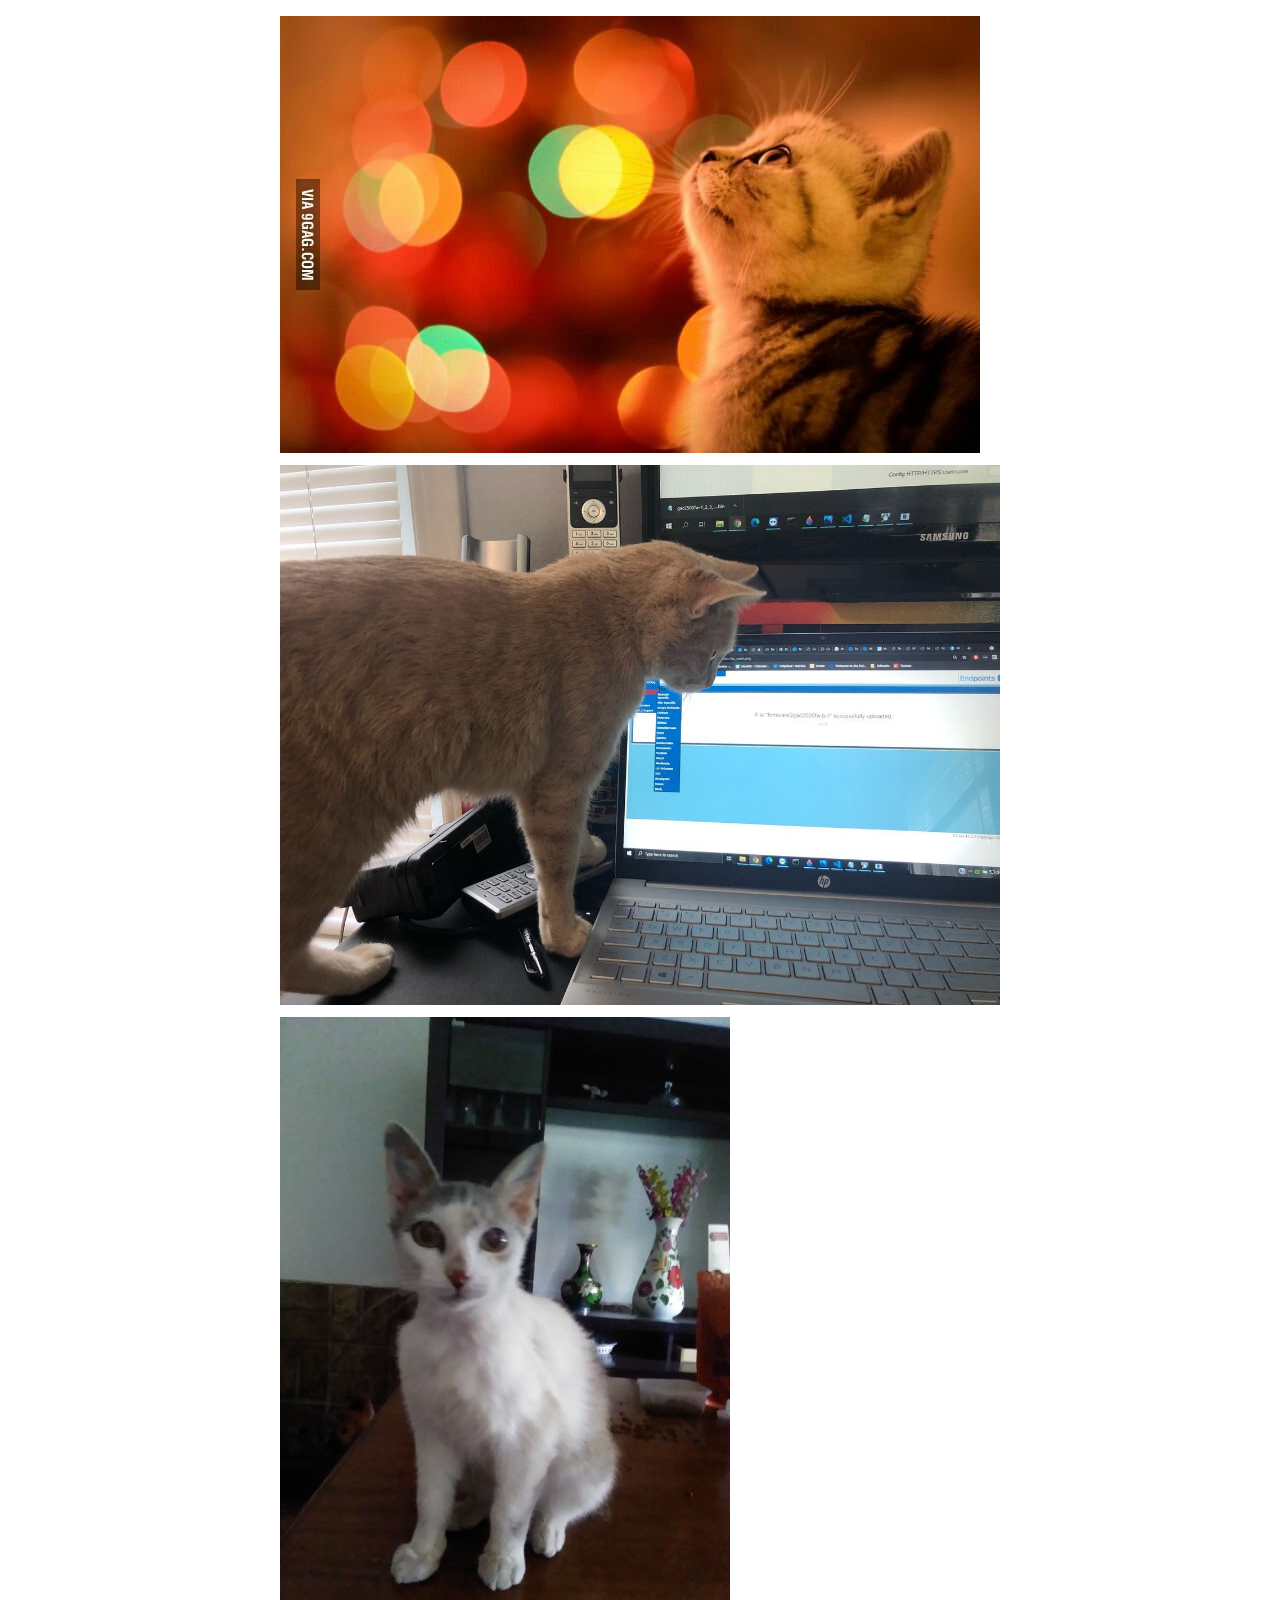
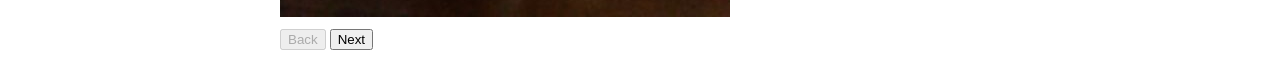
==== index.html @ cd0aff3a "0.0.6" ====
<!doctype html>
<html lang="ru">
<head>
  <meta charset="utf-8">
  <meta name="viewport" content="width=device-width, initial-scale=1">
  <title>FrontendSample</title>
  <link rel="stylesheet" href="./src/main/css/style.css">
  <meta name="version" content="0.0.6">
</head>
<body>
  <main class="page">
    <div id="image-list" class="image-list" aria-live="polite"></div>
    <button id="prev-page" type="button">Back</button>
    <button id="next-page" type="button">Next</button>
  </main>

  <script src="./src/main/js/app.js" defer></script>
</body>
</html>
---- src/main/css/style.css ----
body {
  margin: 0;
}

.page {
  max-width: 720px;
  margin: 0 auto;
  padding: 16px;
}

.image-list img {
  display: block;
  max-width: 100%;
  margin-bottom: 12px;
}
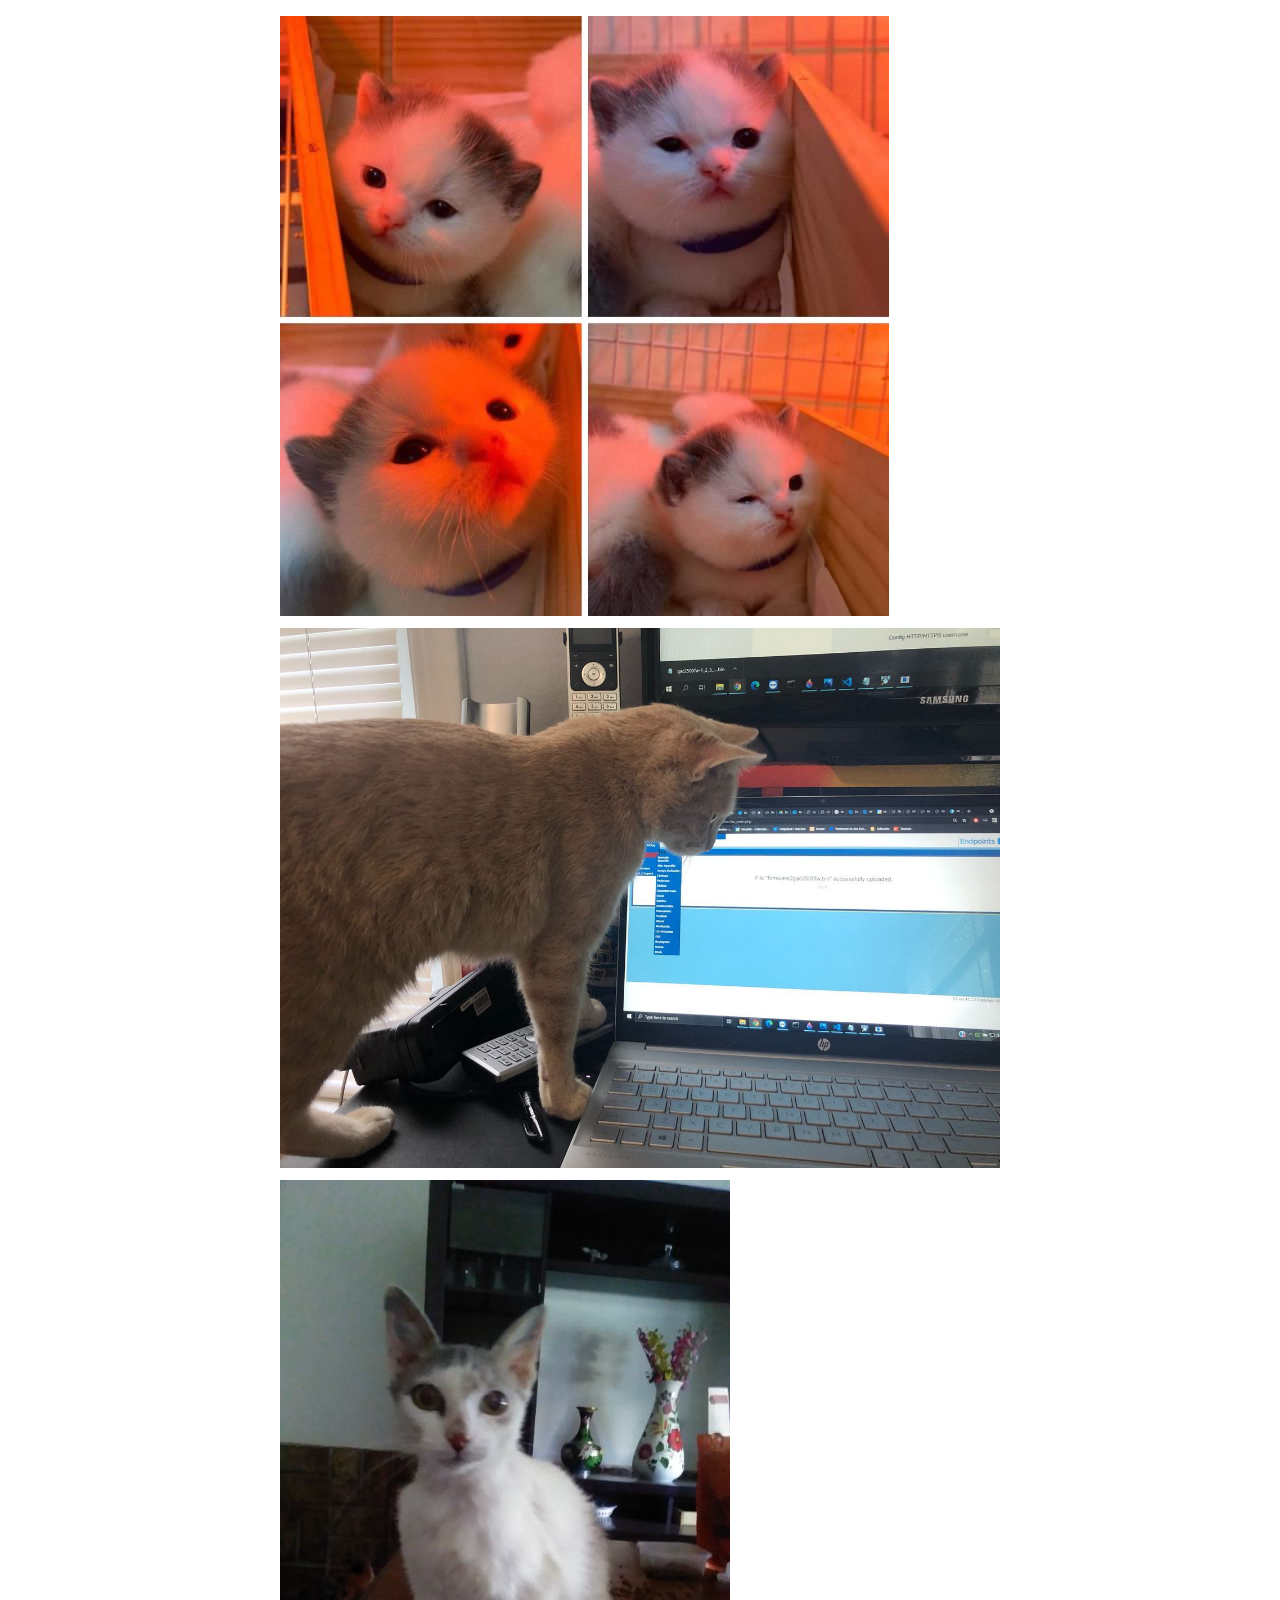
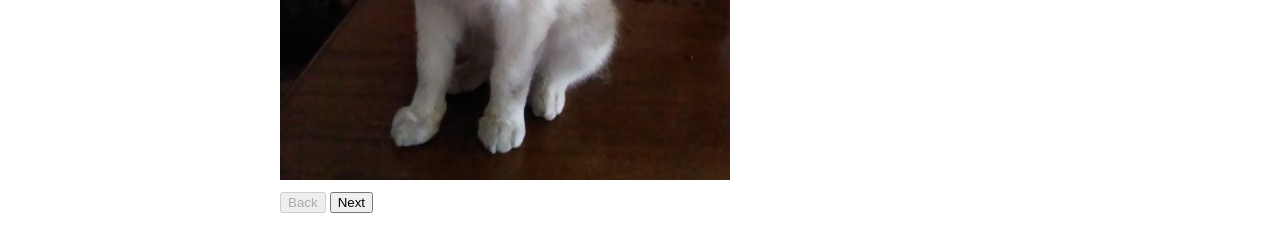
==== commit 4ac0361e: "0.0.7" ====
--- a/index.html
+++ b/index.html
@@ -5,7 +5,7 @@
   <meta name="viewport" content="width=device-width, initial-scale=1">
   <title>FrontendSample</title>
   <link rel="stylesheet" href="./src/main/css/style.css">
-  <meta name="version" content="0.0.6">
+  <meta name="version" content="0.0.7">
 </head>
 <body>
   <main class="page">
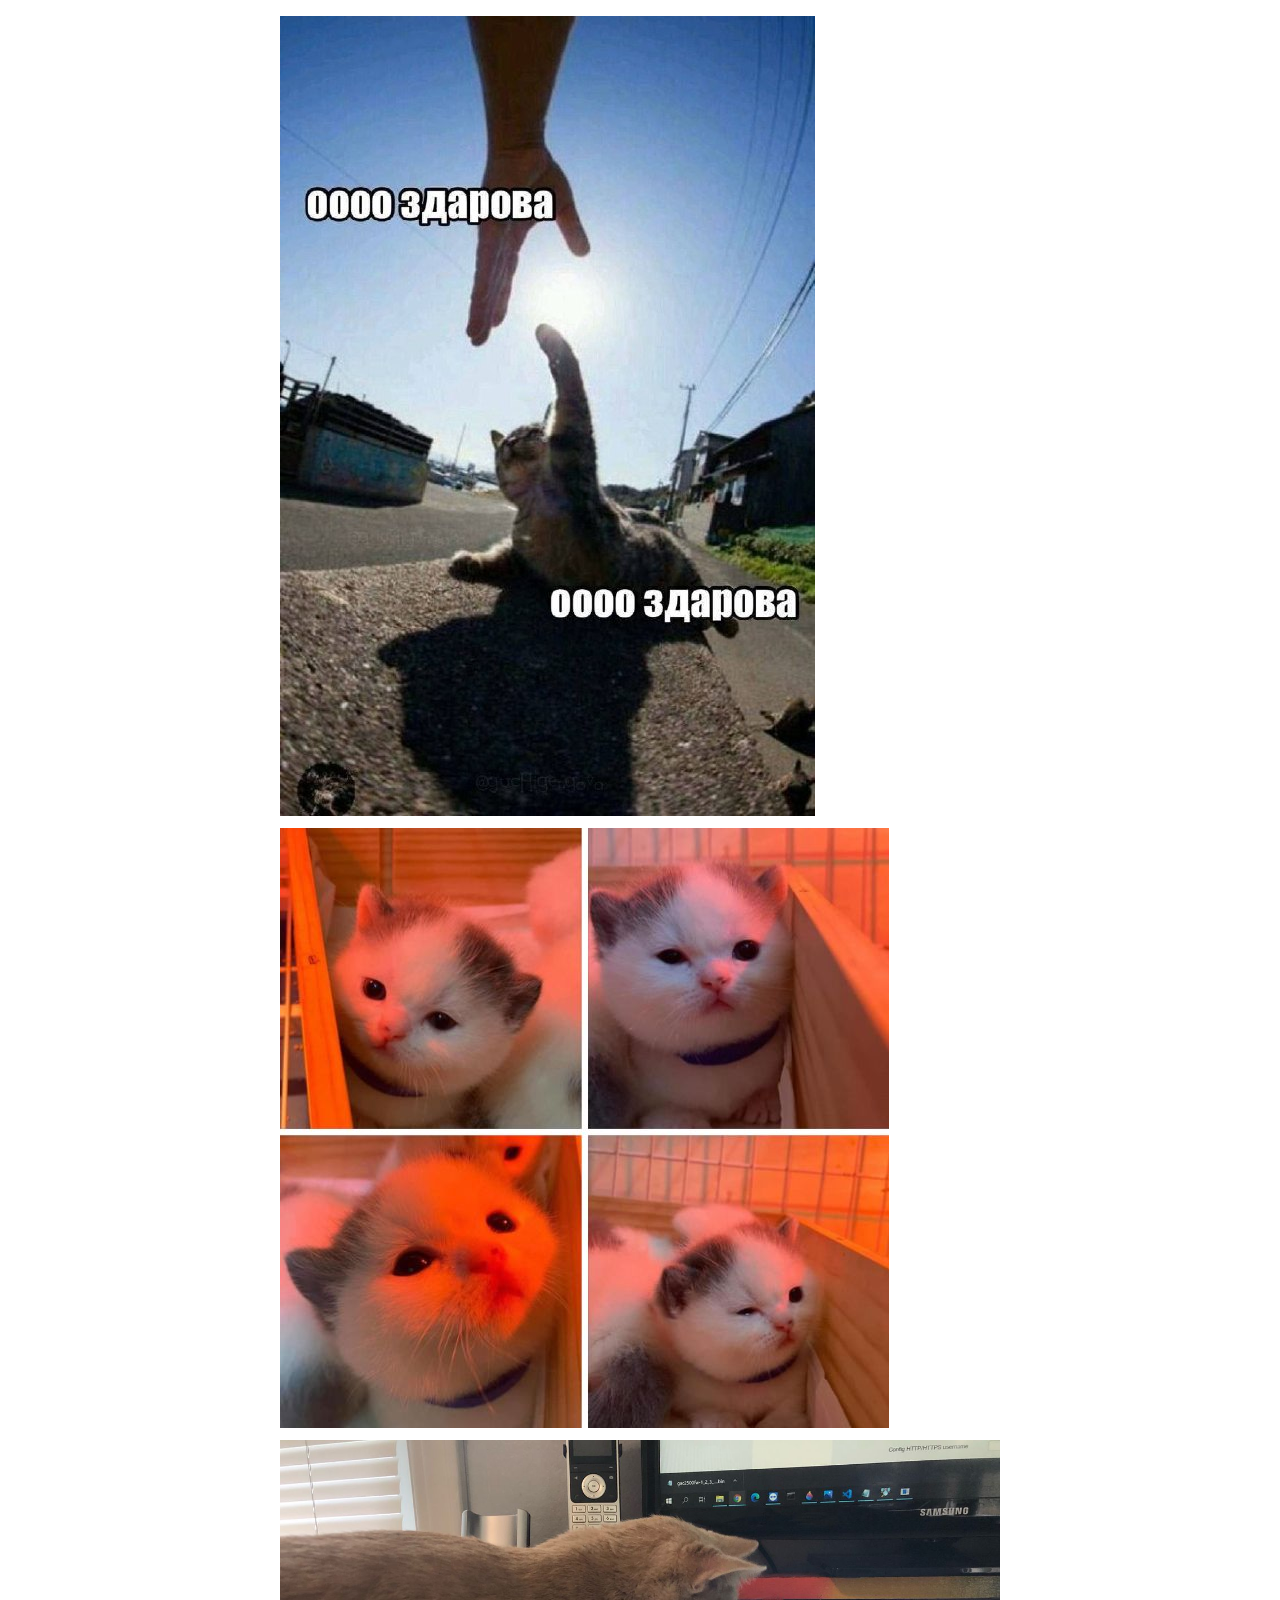
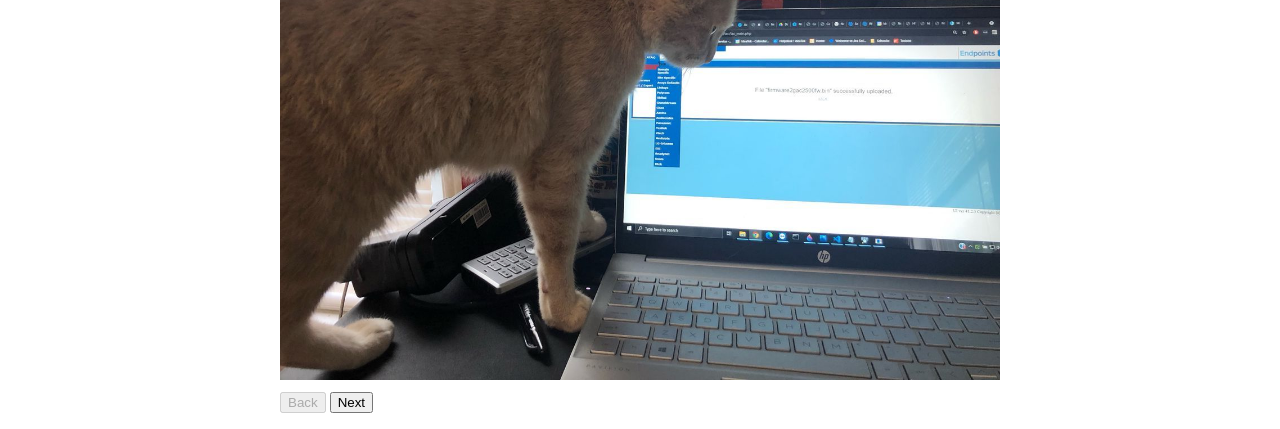
==== commit 24d55dbc: "0.0.8" ====
--- a/index.html
+++ b/index.html
@@ -5,7 +5,7 @@
   <meta name="viewport" content="width=device-width, initial-scale=1">
   <title>FrontendSample</title>
   <link rel="stylesheet" href="./src/main/css/style.css">
-  <meta name="version" content="0.0.7">
+  <meta name="version" content="0.0.8">
 </head>
 <body>
   <main class="page">
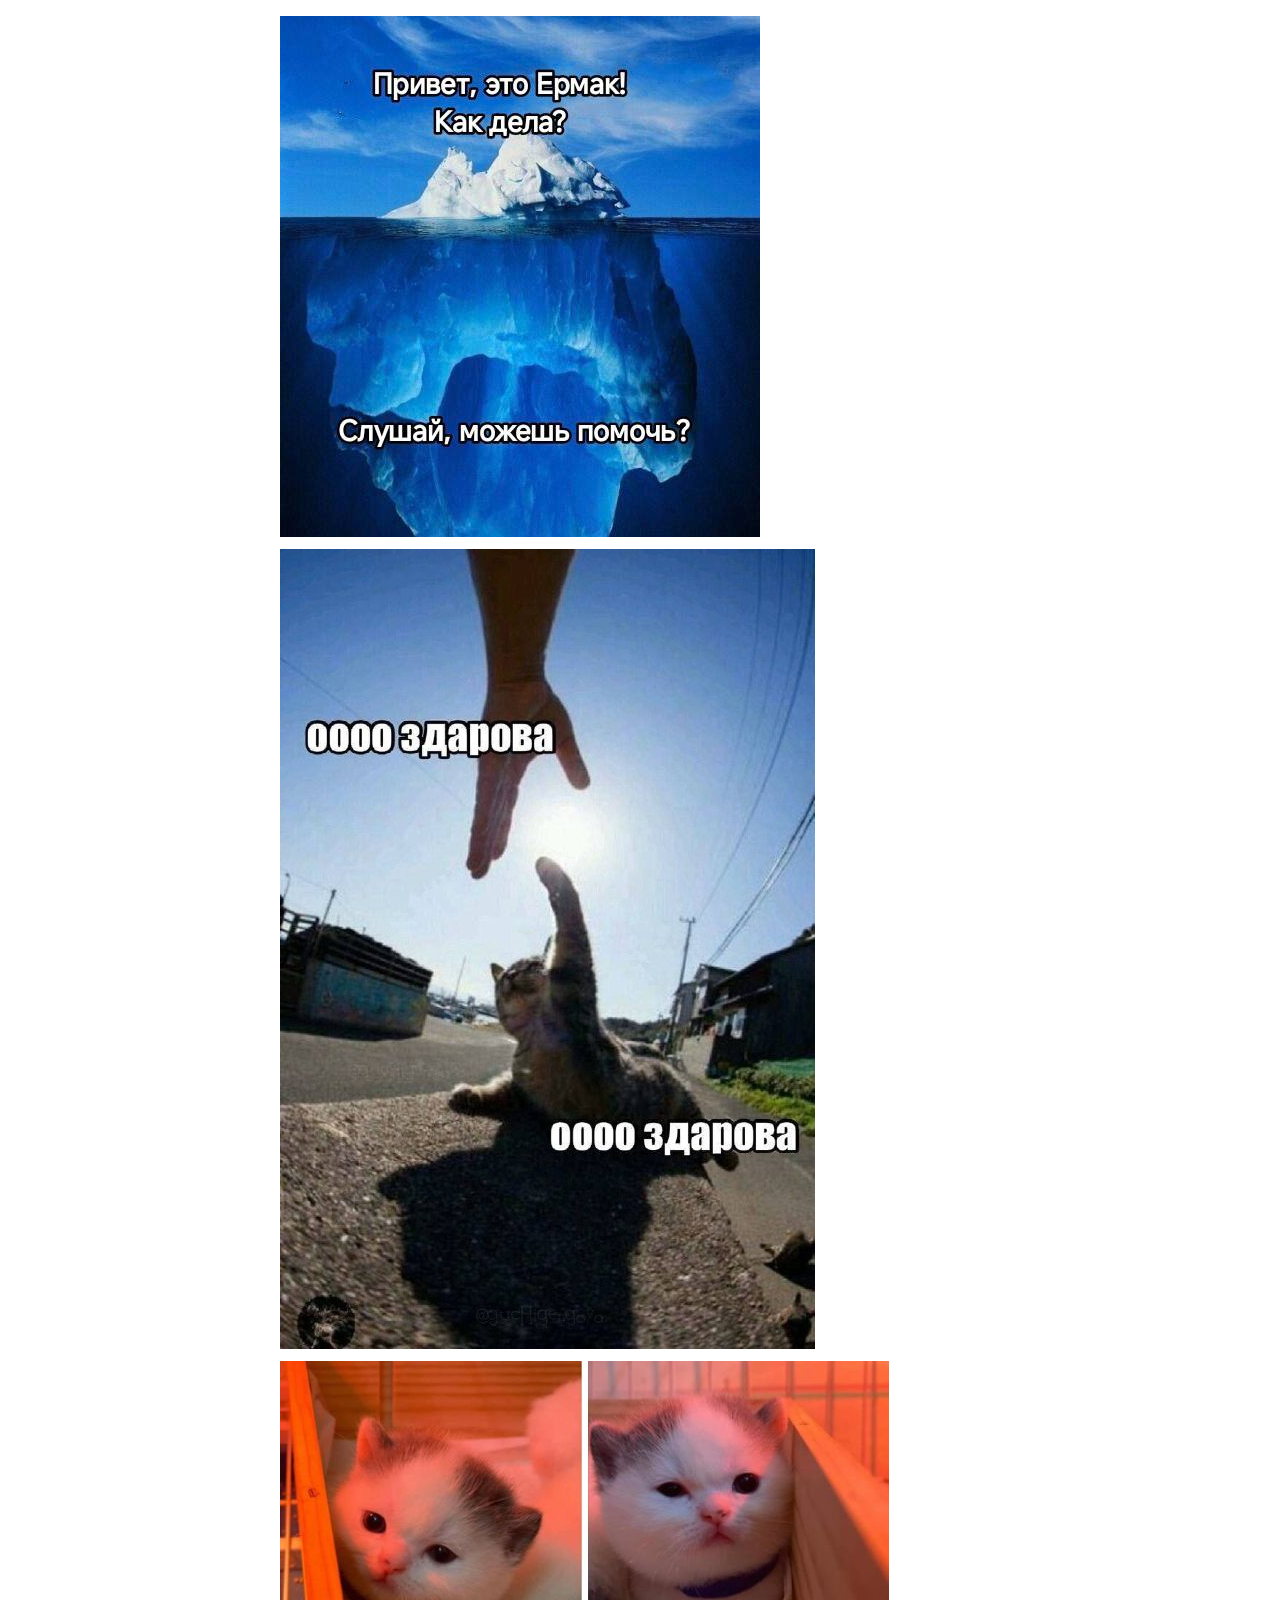
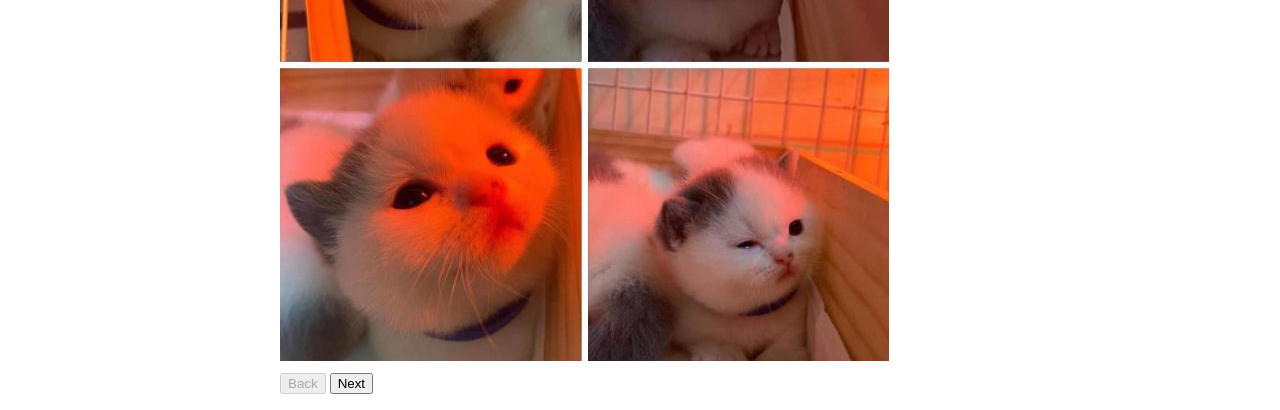
==== commit 16444cfb: "0.1.0" ====
--- a/index.html
+++ b/index.html
@@ -5,7 +5,7 @@
   <meta name="viewport" content="width=device-width, initial-scale=1">
   <title>FrontendSample</title>
   <link rel="stylesheet" href="./src/main/css/style.css">
-  <meta name="version" content="0.0.8">
+  <meta name="version" content="0.1.0">
 </head>
 <body>
   <main class="page">
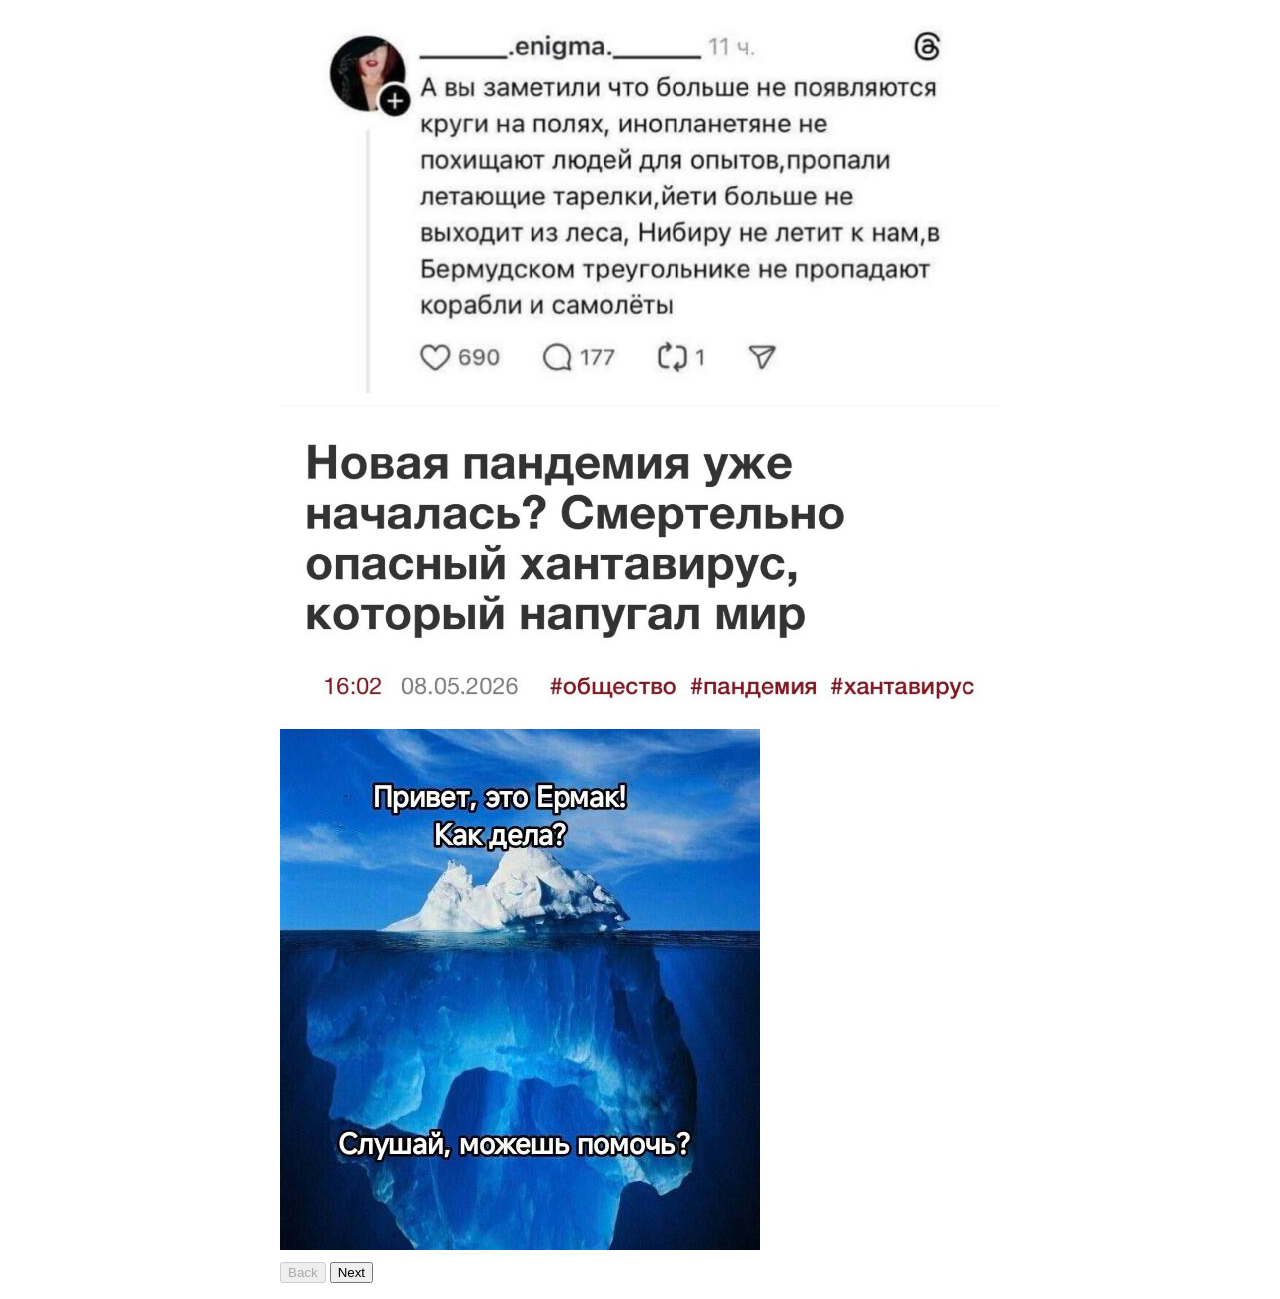
==== commit f91a58ab: "0.1.1" ====
--- a/index.html
+++ b/index.html
@@ -5,7 +5,7 @@
   <meta name="viewport" content="width=device-width, initial-scale=1">
   <title>FrontendSample</title>
   <link rel="stylesheet" href="./src/main/css/style.css">
-  <meta name="version" content="0.1.0">
+  <meta name="version" content="0.1.1">
 </head>
 <body>
   <main class="page">
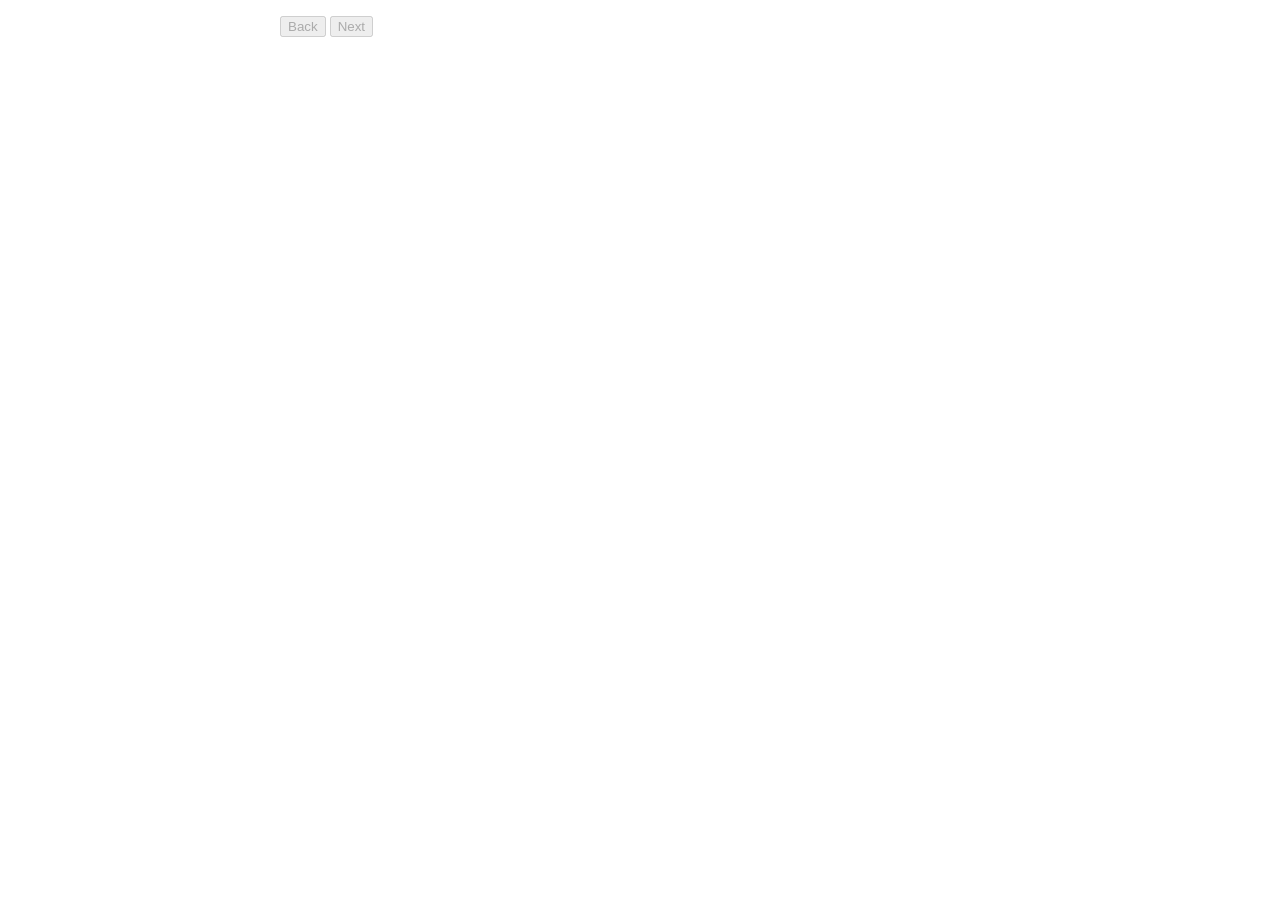
==== commit b7cb580c: "0.1.2" ====
--- a/index.html
+++ b/index.html
@@ -5,7 +5,7 @@
   <meta name="viewport" content="width=device-width, initial-scale=1">
   <title>FrontendSample</title>
   <link rel="stylesheet" href="./src/main/css/style.css">
-  <meta name="version" content="0.1.1">
+  <meta name="version" content="0.1.2">
 </head>
 <body>
   <main class="page">
